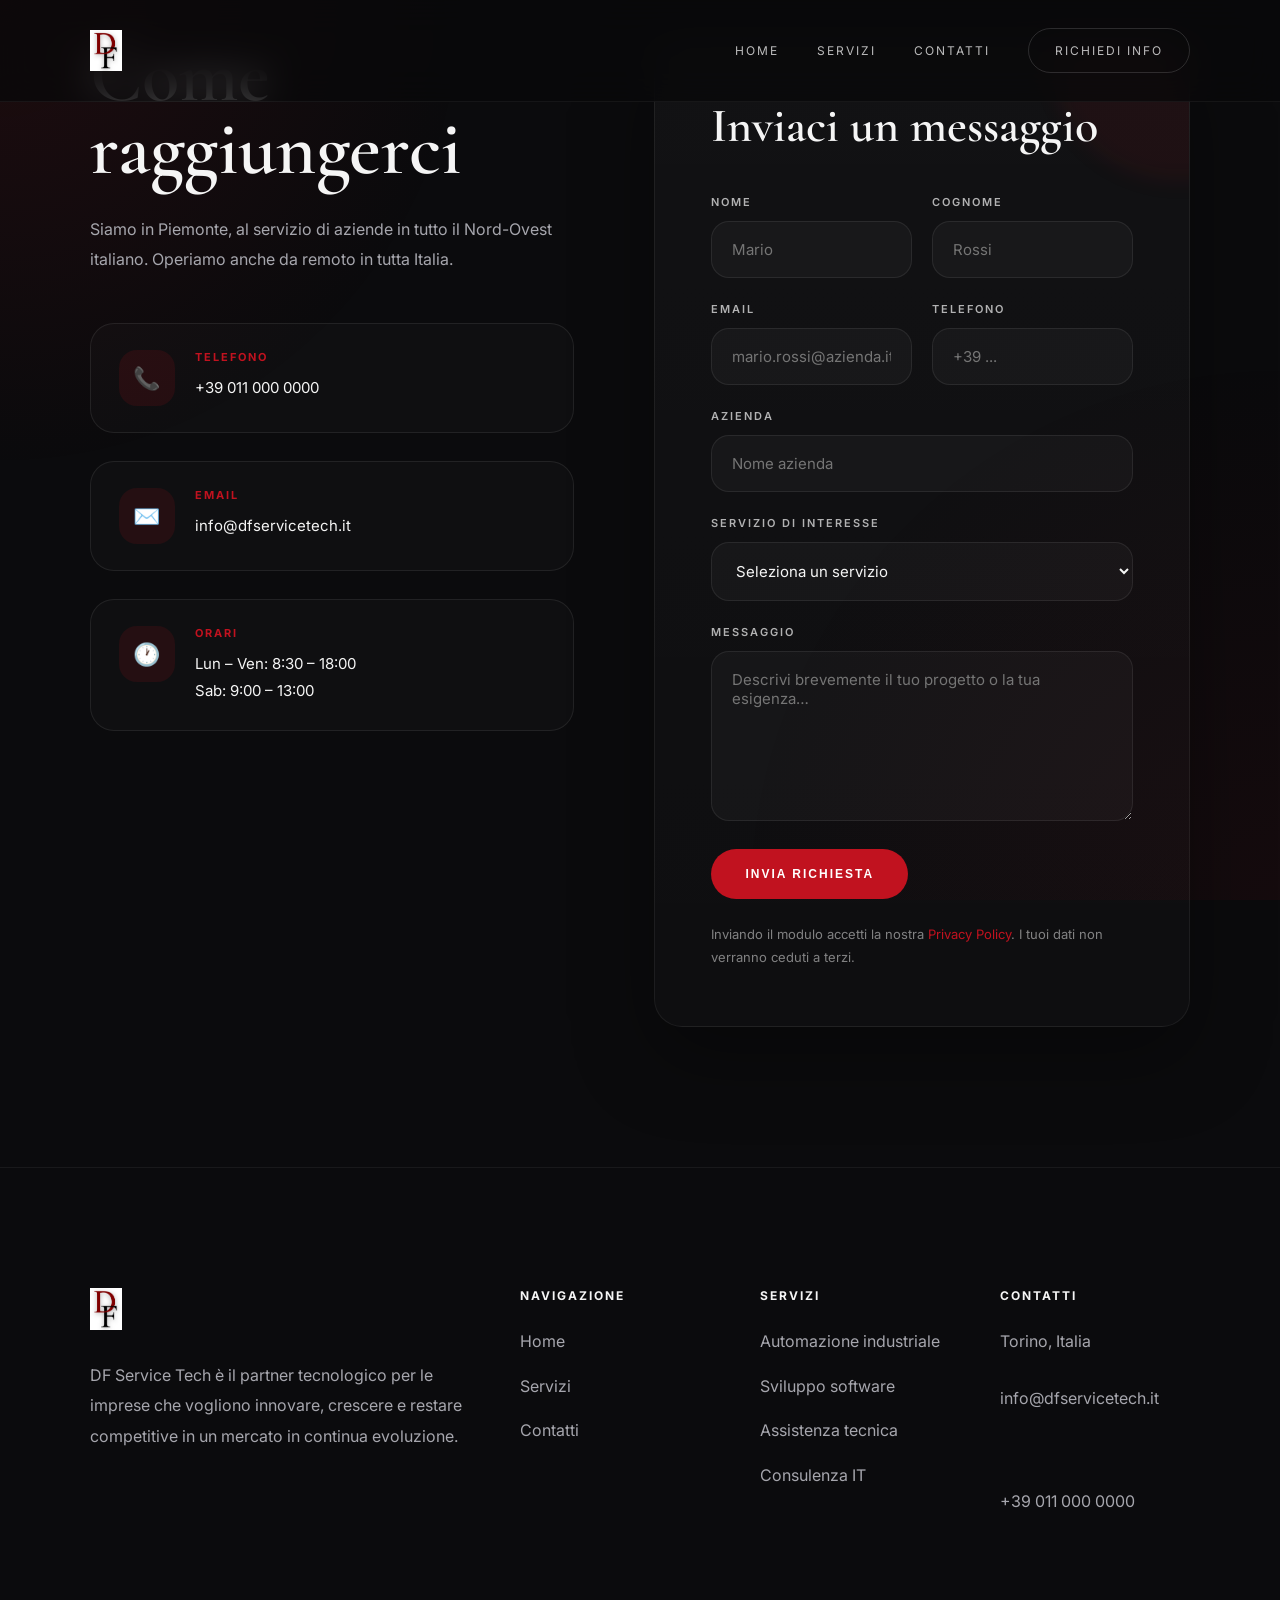
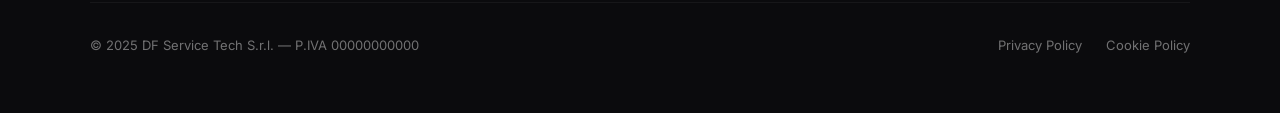
==== Contatti.html @ f7b8e8db "Pagine fatte" ====
<!DOCTYPE html>
<html lang="it">
<head>
  <meta charset="UTF-8" />
  <meta name="viewport" content="width=device-width, initial-scale=1.0" />
  <title>DF Service Tech — Contatti</title>

  <link rel="preconnect" href="https://fonts.googleapis.com">
  <link rel="preconnect" href="https://fonts.gstatic.com" crossorigin>
  <link href="https://fonts.googleapis.com/css2?family=Cormorant+Garamond:wght@400;500;600;700&family=Inter:wght@300;400;500;600;700&display=swap" rel="stylesheet">

  <style>
    :root{
      --bg:#0b0b0d;
      --panel:#121216;
      --panel-2:#18181d;
      --white:#f5f5f5;
      --text:#a6a6ad;
      --line:rgba(255,255,255,0.08);
      --crimson:#c1121f;
      --radius:28px;
      --shadow:0 30px 80px rgba(0,0,0,0.35);
    }

    *{
      margin:0;
      padding:0;
      box-sizing:border-box;
    }

    html{
      scroll-behavior:smooth;
    }

    body{
      background:var(--bg);
      color:var(--white);
      font-family:'Inter',sans-serif;
      overflow-x:hidden;
    }

    body::before{
      content:"";
      position:fixed;
      inset:0;
      background:
      radial-gradient(circle at top left, rgba(193,18,31,0.10), transparent 30%),
      radial-gradient(circle at bottom right, rgba(193,18,31,0.06), transparent 35%);
      pointer-events:none;
      z-index:-1;
    }

    a{
      text-decoration:none;
      color:inherit;
    }

    header{
      width:100%;
      padding:28px 7%;
      display:flex;
      justify-content:space-between;
      align-items:center;
      position:fixed;
      top:0;
      left:0;
      z-index:1000;
      backdrop-filter:blur(18px);
      background:rgba(8,8,10,0.75);
      border-bottom:1px solid rgba(255,255,255,0.05);
    }

    .logo-img{
      height:42px;
      object-fit:contain;
    }

    nav{
      display:flex;
      align-items:center;
      gap:38px;
    }

    nav a{
      font-size:12px;
      text-transform:uppercase;
      letter-spacing:2px;
      color:rgba(255,255,255,0.72);
      transition:0.3s;
      position:relative;
    }

    nav a:hover,
    nav a.active{
      color:var(--white);
    }

    nav a::after{
      content:"";
      position:absolute;
      left:0;
      bottom:-10px;
      width:0;
      height:1px;
      background:var(--crimson);
      transition:0.35s;
    }

    nav a:hover::after,
    nav a.active::after{
      width:100%;
    }

    .nav-cta{
      border:1px solid rgba(255,255,255,0.14);
      padding:14px 26px;
      border-radius:100px;
      transition:0.35s;
    }

    .nav-cta:hover{
      border-color:var(--crimson);
      background:var(--crimson);
    }

    .page-hero{
      min-height:70vh;
      padding:180px 7% 120px;
      display:flex;
      flex-direction:column;
      justify-content:center;
      position:relative;
    }

    .section-label{
      color:var(--crimson);
      font-size:11px;
      letter-spacing:3px;
      text-transform:uppercase;
      margin-bottom:30px;
      font-weight:700;
    }

    .page-hero h1{
      font-family:'Cormorant Garamond',serif;
      font-size:clamp(64px,9vw,120px);
      line-height:0.92;
      font-weight:600;
      margin-bottom:28px;
      max-width:900px;
    }

    .page-hero p{
      max-width:700px;
      font-size:17px;
      line-height:1.9;
      color:var(--text);
    }

    .contact-section{
      padding:40px 7% 140px;
      display:grid;
      grid-template-columns:0.95fr 1.05fr;
      gap:80px;
      align-items:start;
    }

    .contact-info h2{
      font-family:'Cormorant Garamond',serif;
      font-size:clamp(50px,6vw,84px);
      line-height:0.95;
      margin-bottom:28px;
      font-weight:600;
    }

    .contact-info p{
      color:var(--text);
      font-size:16px;
      line-height:1.9;
      margin-bottom:48px;
      max-width:520px;
    }

    .contact-details{
      display:flex;
      flex-direction:column;
      gap:28px;
    }

    .contact-detail{
      display:flex;
      align-items:flex-start;
      gap:20px;
      padding:26px 28px;
      border:1px solid var(--line);
      background:rgba(255,255,255,0.02);
      border-radius:24px;
      transition:0.35s;
    }

    .contact-detail:hover{
      transform:translateY(-4px);
      border-color:rgba(193,18,31,0.3);
      background:rgba(255,255,255,0.04);
    }

    .detail-icon{
      width:56px;
      height:56px;
      border-radius:18px;
      display:flex;
      align-items:center;
      justify-content:center;
      background:rgba(193,18,31,0.12);
      font-size:22px;
      flex-shrink:0;
    }

    .detail-label{
      font-size:11px;
      letter-spacing:2px;
      text-transform:uppercase;
      color:var(--crimson);
      margin-bottom:10px;
      font-weight:700;
    }

    .detail-value{
      color:var(--white);
      line-height:1.8;
      font-size:15px;
    }

    .contact-form-wrapper{
      background:linear-gradient(180deg, rgba(255,255,255,0.03), rgba(255,255,255,0.015));
      border:1px solid rgba(255,255,255,0.06);
      border-radius:var(--radius);
      padding:56px;
      box-shadow:var(--shadow);
      position:relative;
      overflow:hidden;
    }

    .contact-form-wrapper::before{
      content:"";
      position:absolute;
      top:-120px;
      right:-120px;
      width:260px;
      height:260px;
      background:rgba(193,18,31,0.08);
      border-radius:50%;
      filter:blur(10px);
    }

    .contact-form-wrapper h3{
      font-family:'Cormorant Garamond',serif;
      font-size:48px;
      margin-bottom:40px;
      font-weight:600;
      position:relative;
      z-index:2;
    }

    .form-row{
      display:grid;
      grid-template-columns:1fr 1fr;
      gap:20px;
    }

    .form-group{
      margin-bottom:24px;
      position:relative;
      z-index:2;
    }

    .form-group label{
      display:block;
      margin-bottom:12px;
      font-size:11px;
      text-transform:uppercase;
      letter-spacing:2px;
      color:rgba(255,255,255,0.68);
      font-weight:600;
    }

    .form-group input,
    .form-group textarea,
    .form-group select{
      width:100%;
      background:rgba(255,255,255,0.03);
      border:1px solid rgba(255,255,255,0.08);
      border-radius:18px;
      padding:18px 20px;
      color:var(--white);
      font-size:15px;
      font-family:'Inter',sans-serif;
      outline:none;
      transition:0.3s;
    }

    .form-group input:focus,
    .form-group textarea:focus,
    .form-group select:focus{
      border-color:rgba(193,18,31,0.55);
      background:rgba(255,255,255,0.05);
      box-shadow:0 0 0 4px rgba(193,18,31,0.08);
    }

    .form-group textarea{
      min-height:170px;
      resize:vertical;
    }

    .btn-primary{
      border:none;
      background:var(--crimson);
      color:#fff;
      padding:18px 34px;
      border-radius:100px;
      cursor:pointer;
      font-size:12px;
      text-transform:uppercase;
      letter-spacing:2px;
      font-weight:700;
      transition:0.35s;
    }

    .btn-primary:hover{
      transform:translateY(-3px);
      background:#d62828;
      box-shadow:0 14px 40px rgba(193,18,31,0.35);
    }

    .form-note{
      margin-top:24px;
      font-size:13px;
      line-height:1.8;
      color:rgba(255,255,255,0.48);
      max-width:520px;
    }

    .form-note a{
      color:var(--crimson);
    }

    #success-msg{
      display:none;
      margin-top:28px;
      padding:20px 24px;
      background:rgba(46,125,50,0.12);
      border:1px solid rgba(46,125,50,0.3);
      border-radius:18px;
      color:#8ad88f;
      font-size:14px;
    }

    .map-section{
      padding:0 7% 140px;
    }

    .map-overlay::before{
      content:"";
      position:absolute;
      inset:0;
      backdrop-filter:blur(2px);
    }

    .map-overlay > *{
      position:relative;
      z-index:2;
    }

    .map-overlay p{
      color:rgba(255,255,255,0.8);
      margin-top:6px;
    }

    .map-overlay a{
      margin-top:24px;
      border:1px solid rgba(193,18,31,0.45);
      padding:14px 28px;
      border-radius:100px;
      color:#fff;
      font-size:11px;
      letter-spacing:2px;
      text-transform:uppercase;
      transition:0.35s;
    }

    .map-overlay a:hover{
      background:var(--crimson);
      border-color:var(--crimson);
    }

    footer{
      padding:120px 7% 60px;
      border-top:1px solid rgba(255,255,255,0.06);
    }

    .footer-grid{
      display:grid;
      grid-template-columns:2fr 1fr 1fr 1fr;
      gap:50px;
      margin-bottom:70px;
    }

    .footer-logo{
      height:42px;
      margin-bottom:26px;
    }

    .footer-brand p{
      color:var(--text);
      line-height:1.9;
      max-width:420px;
    }

    .footer-col h4{
      margin-bottom:24px;
      font-size:12px;
      text-transform:uppercase;
      letter-spacing:2px;
      color:var(--white);
    }

    .footer-col a,
    .footer-col p{
      display:block;
      margin-bottom:16px;
      color:var(--text);
      line-height:1.8;
      transition:0.3s;
    }

    .footer-col a:hover{
      color:var(--white);
    }

    .footer-bottom{
      padding-top:34px;
      border-top:1px solid rgba(255,255,255,0.05);
      display:flex;
      justify-content:space-between;
      gap:20px;
      flex-wrap:wrap;
      color:rgba(255,255,255,0.42);
      font-size:13px;
    }

    .fade-up{
      opacity:0;
      transform:translateY(40px);
      transition:0.8s ease;
    }

    .fade-up.visible{
      opacity:1;
      transform:translateY(0);
    }

    @media(max-width:1100px){

      .contact-section{
        grid-template-columns:1fr;
      }

      .footer-grid{
        grid-template-columns:1fr 1fr;
      }
    }

    @media(max-width:760px){

      header{
        padding:22px 6%;
      }

      nav{
        gap:18px;
      }

      nav a:not(.nav-cta){
        display:none;
      }

      .page-hero{
        padding:150px 6% 90px;
      }

      .contact-section{
        padding:0 6% 100px;
      }

      .contact-form-wrapper{
        padding:34px 26px;
      }

      .form-row{
        grid-template-columns:1fr;
      }

      .map-section{
        padding:0 6% 100px;
      }

      .map-overlay{
        height:400px;
      }

      footer{
        padding:90px 6% 50px;
      }

      .footer-grid{
        grid-template-columns:1fr;
      }
    } 
  </style>
</head>
<body>
 <!-- NAVBAR -->
<header>

  <img src="logo2.png" class="logo-img" alt="DF Service Tech">

  <nav>
    <a href="index.html">Home</a>
    <a href="servizi.html">Servizi</a>
    <a href="contatti.html">Contatti</a>
    <a href="contatti.html" class="nav-cta">Richiedi info</a>
  </nav>

</header>

  <!-- CONTACT -->
  <section class="contact-section">

    <div class="contact-info fade-up">

      <h2>Come<br>raggiungerci</h2>

      <p>
        Siamo in Piemonte, al servizio di aziende in tutto il Nord-Ovest italiano.
        Operiamo anche da remoto in tutta Italia.
      </p>

      <div class="contact-details">

        <div class="contact-detail">
          <div class="detail-icon">📞</div>

          <div>
            <div class="detail-label">Telefono</div>

            <div class="detail-value">
              <a href="tel:+39011000000">
                +39 011 000 0000
              </a>
            </div>
          </div>
        </div>

        <div class="contact-detail">
          <div class="detail-icon">✉️</div>

          <div>
            <div class="detail-label">Email</div>

            <div class="detail-value">
              <a href="mailto:info@dfservicetech.it">
                info@dfservicetech.it
              </a>
            </div>
          </div>
        </div>

        <div class="contact-detail">
          <div class="detail-icon">🕐</div>

          <div>
            <div class="detail-label">Orari</div>

            <div class="detail-value">
              Lun – Ven: 8:30 – 18:00<br>
              Sab: 9:00 – 13:00
            </div>
          </div>
        </div>

      </div>
    </div>

    <!-- FORM -->
    <div class="contact-form-wrapper fade-up">

      <h3>Inviaci un messaggio</h3>

      <div class="form-row">

        <div class="form-group">
          <label for="nome">Nome</label>
          <input type="text" id="nome" placeholder="Mario">
        </div>

        <div class="form-group">
          <label for="cognome">Cognome</label>
          <input type="text" id="cognome" placeholder="Rossi">
        </div>

      </div>

      <div class="form-row">

        <div class="form-group">
          <label for="email">Email</label>
          <input type="email" id="email" placeholder="mario.rossi@azienda.it">
        </div>

        <div class="form-group">
          <label for="telefono">Telefono</label>
          <input type="tel" id="telefono" placeholder="+39 ...">
        </div>

      </div>

      <div class="form-group">
        <label for="azienda">Azienda</label>
        <input type="text" id="azienda" placeholder="Nome azienda">
      </div>

      <div class="form-group">
        <label for="servizio">Servizio di interesse</label>

        <select id="servizio">
          <option value="" disabled selected>Seleziona un servizio</option>
          <option>Automazione industriale</option>
          <option>Sviluppo software</option>
          <option>Assistenza tecnica</option>
          <option>Consulenza IT</option>
          <option>Impianti & Cablaggio</option>
          <option>Data & Analytics</option>
          <option>Altro</option>
        </select>
      </div>

      <div class="form-group">
        <label for="messaggio">Messaggio</label>

        <textarea
          id="messaggio"
          placeholder="Descrivi brevemente il tuo progetto o la tua esigenza…"
        ></textarea>
      </div>

      <div class="form-submit">
        <button class="btn-primary" onclick="handleSubmit(event)">
          Invia richiesta
        </button>
      </div>

      <p class="form-note">
        Inviando il modulo accetti la nostra
        <a href="#">Privacy Policy</a>.
        I tuoi dati non verranno ceduti a terzi.
      </p>

      <div id="success-msg">
        ✓ Messaggio inviato con successo!
        Ti risponderemo entro 24 ore.
      </div>

    </div>

  </section>

  <!-- FOOTER -->
  <footer>

    <div class="footer-grid">

      <div class="footer-brand">

        <img src="logo2.png" class="footer-logo" alt="DF Service Tech">

        <p>
          DF Service Tech è il partner tecnologico per le imprese che vogliono
          innovare, crescere e restare competitive in un mercato in continua evoluzione.
        </p>
      </div>

      <div class="footer-col">
        <h4>Navigazione</h4>

        <a href="index.html">Home</a>
        <a href="servizi.html">Servizi</a>
        <a href="contatti.html">Contatti</a>
      </div>

      <div class="footer-col">
        <h4>Servizi</h4>

        <a href="servizi.html">Automazione industriale</a>
        <a href="servizi.html">Sviluppo software</a>
        <a href="servizi.html">Assistenza tecnica</a>
        <a href="servizi.html">Consulenza IT</a>
      </div>

      <div class="footer-col">
        <h4>Contatti</h4>

        <p>
          Torino, Italia<br><br>

          <a href="mailto:info@dfservicetech.it">
            info@dfservicetech.it
          </a>

          <br><br>

          <a href="tel:+39011000000">
            +39 011 000 0000
          </a>
        </p>
      </div>

    </div>

    <div class="footer-bottom">

      <span>
        © 2025 DF Service Tech S.r.l. — P.IVA 00000000000
      </span>

      <div style="display:flex; gap:24px;">
        <a href="#">Privacy Policy</a>
        <a href="#">Cookie Policy</a>
      </div>

    </div>

  </footer>

  <script>
    const observer = new IntersectionObserver((entries) => {
      entries.forEach(entry => {
        if (entry.isIntersecting) {
          entry.target.classList.add('visible');
        }
      });
    }, { threshold: 0.12 });

    document.querySelectorAll('.fade-up').forEach(el => {
      observer.observe(el);
    });

    function handleSubmit(e){
      e.preventDefault();

      const nome = document.getElementById('nome').value.trim();
      const email = document.getElementById('email').value.trim();

      if(!nome || !email){
        alert('Per favore compila almeno nome e email.');
        return;
      }

      document.getElementById('success-msg').style.display = 'block';

      const btn = document.querySelector('.btn-primary');

      btn.textContent = 'Inviato ✓';
      btn.style.background = '#2e7d32';
    }
  </script>

</body>
</html>
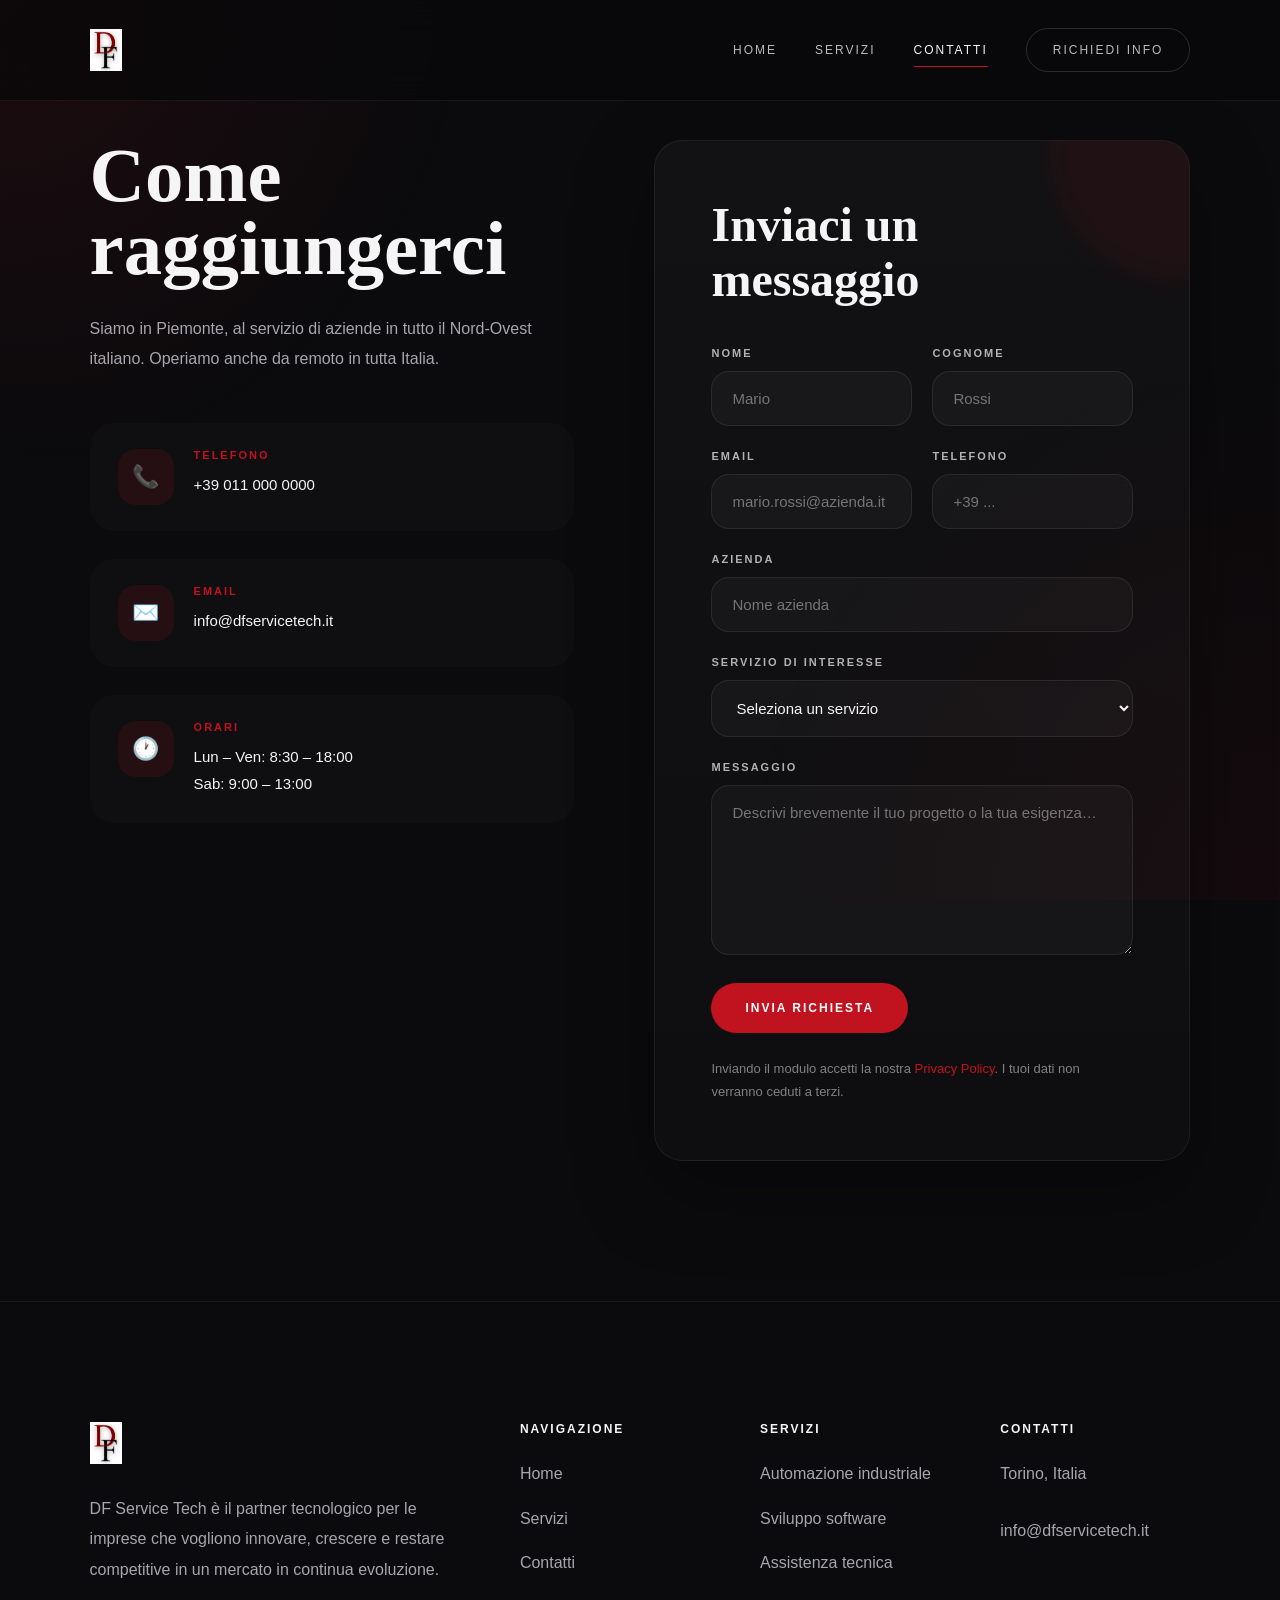
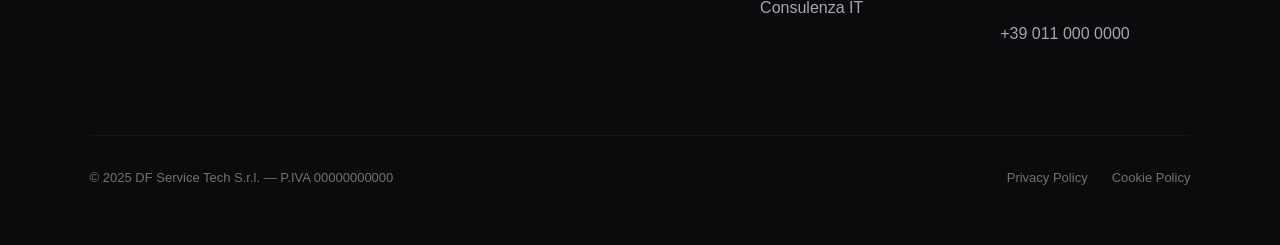
==== commit d617dd80: "update 2" ====
--- a/Contatti.html
+++ b/Contatti.html
@@ -7,7 +7,6 @@
 
   <link rel="preconnect" href="https://fonts.googleapis.com">
   <link rel="preconnect" href="https://fonts.gstatic.com" crossorigin>
-  <link href="https://fonts.googleapis.com/css2?family=Cormorant+Garamond:wght@400;500;600;700&family=Inter:wght@300;400;500;600;700&display=swap" rel="stylesheet">
 
   <style>
     :root{
@@ -15,11 +14,10 @@
       --panel:#121216;
       --panel-2:#18181d;
       --white:#f5f5f5;
-      --text:#a6a6ad;
-      --line:rgba(255,255,255,0.08);
-      --crimson:#c1121f;
+      --text:#a6a6ad; 
       --radius:28px;
       --shadow:0 30px 80px rgba(0,0,0,0.35);
+       --crimson:#c1121f; 
     }
 
     *{
@@ -459,17 +457,20 @@
       transform:translateY(0);
     }
 
-    @media(max-width:1100px){
-
-      .contact-section{
-        grid-template-columns:1fr;
-      }
-
-      .footer-grid{
-        grid-template-columns:1fr 1fr;
-      }
-    }
-
+.contact-section{
+  padding-top: 140px;
+}
+
+@media (max-width: 1100px){
+  .contact-section{
+    padding-top: 190px;
+    grid-template-columns: 1fr;
+  }
+
+  .footer-grid{
+    grid-template-columns: 1fr 1fr;
+  }
+}
     @media(max-width:760px){
 
       header{
@@ -526,9 +527,9 @@
 
   <nav>
     <a href="index.html">Home</a>
-    <a href="servizi.html">Servizi</a>
-    <a href="contatti.html">Contatti</a>
-    <a href="contatti.html" class="nav-cta">Richiedi info</a>
+    <a href="Servizi.html">Servizi</a>
+    <a href="Contatti.html" class="active">Contatti</a>
+    <a href="Contatti.html" class="nav-cta">Richiedi info</a>
   </nav>
 
 </header>
@@ -693,17 +694,17 @@
         <h4>Navigazione</h4>
 
         <a href="index.html">Home</a>
-        <a href="servizi.html">Servizi</a>
-        <a href="contatti.html">Contatti</a>
+        <a href="Servizi.html">Servizi</a>
+        <a href="Contatti.html">Contatti</a>
       </div>
 
       <div class="footer-col">
         <h4>Servizi</h4>
 
-        <a href="servizi.html">Automazione industriale</a>
-        <a href="servizi.html">Sviluppo software</a>
-        <a href="servizi.html">Assistenza tecnica</a>
-        <a href="servizi.html">Consulenza IT</a>
+        <a href="Servizi.html">Automazione industriale</a>
+        <a href="Servizi.html">Sviluppo software</a>
+        <a href="Servizi.html">Assistenza tecnica</a>
+        <a href="Servizi.html">Consulenza IT</a>
       </div>
 
       <div class="footer-col">
